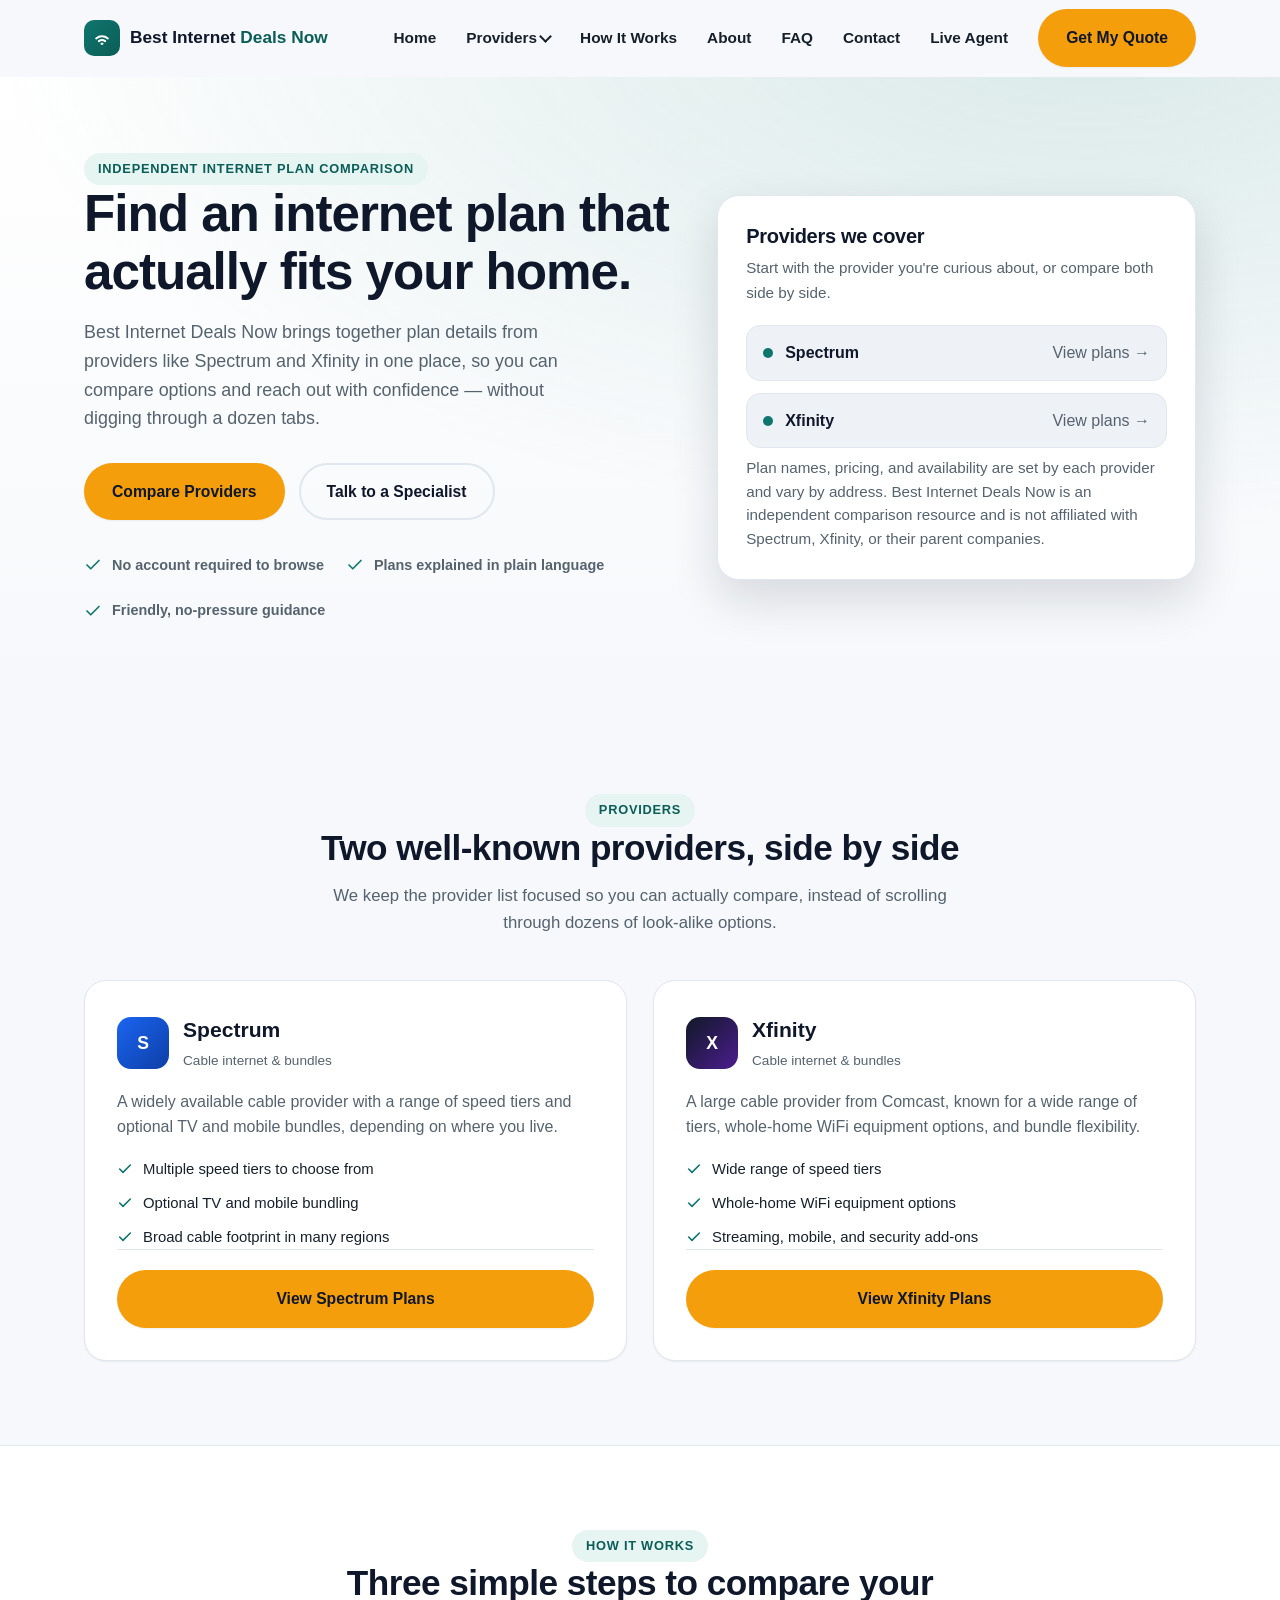
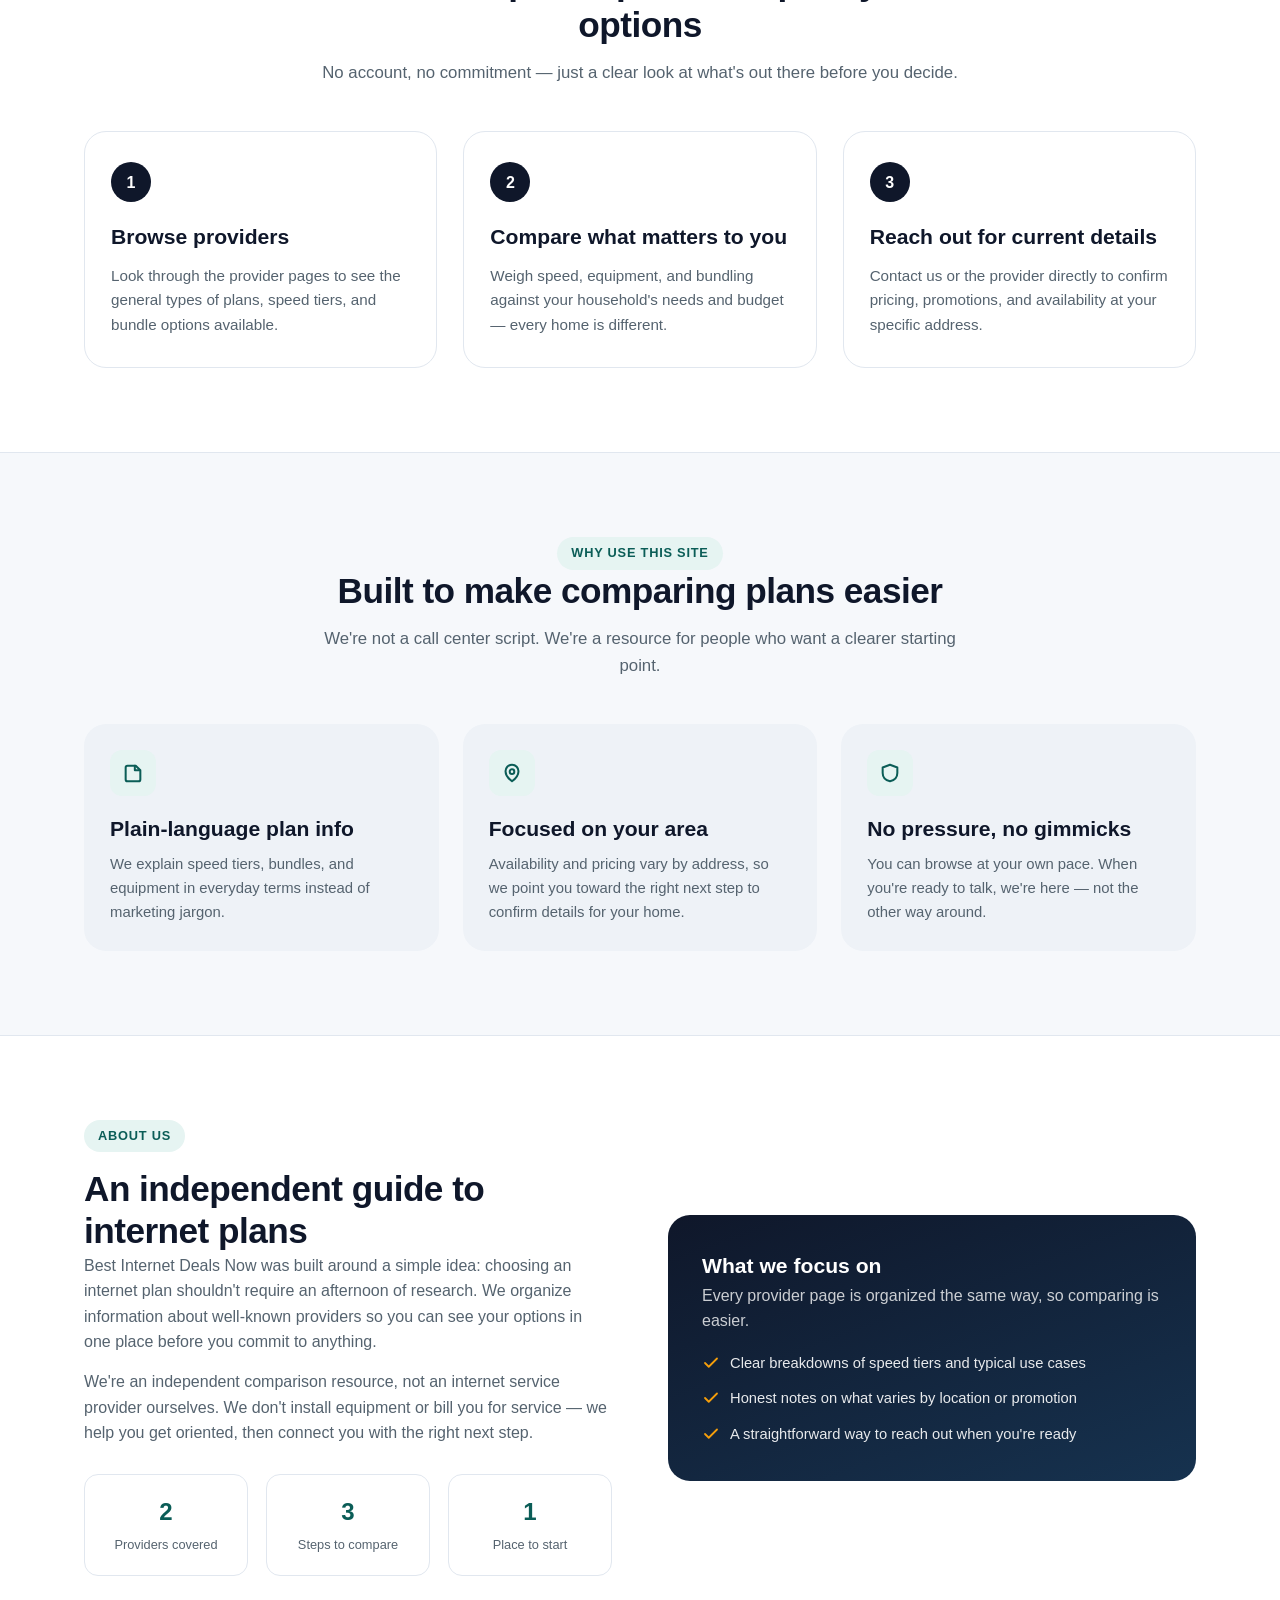
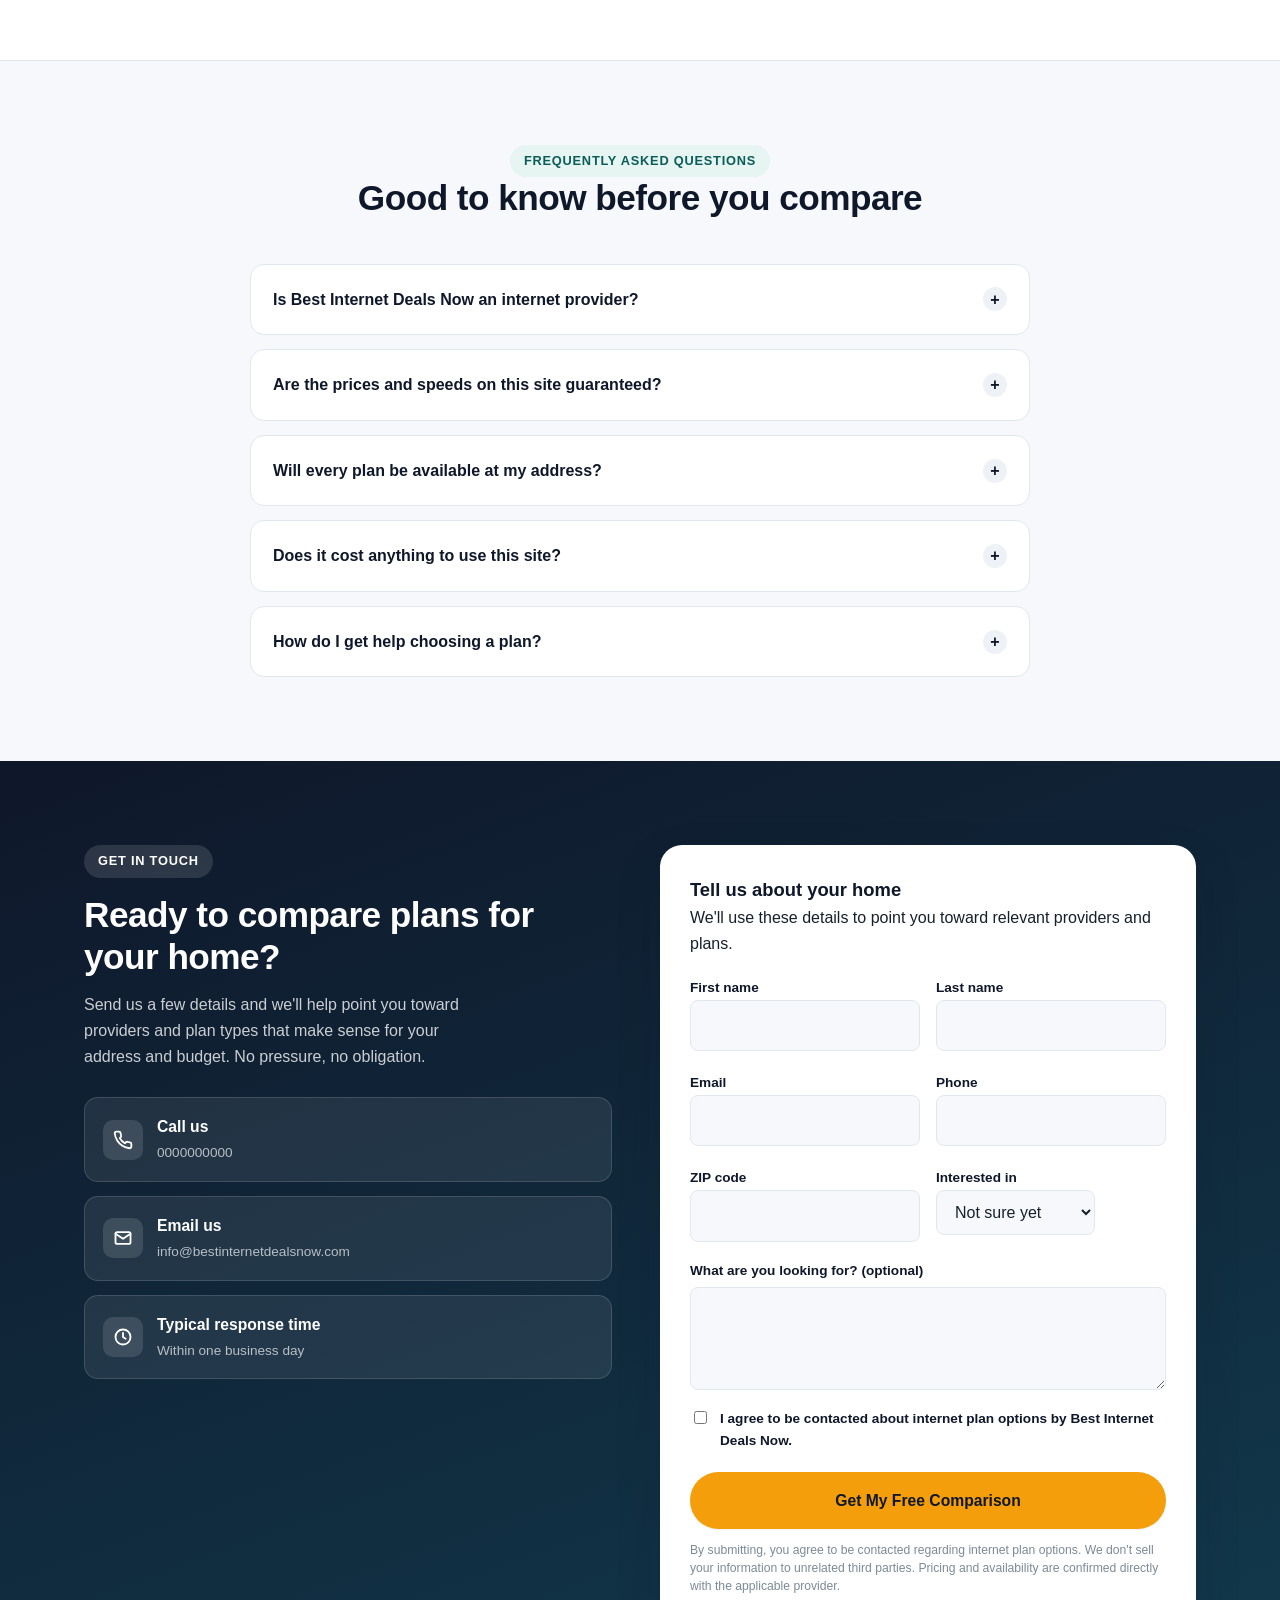
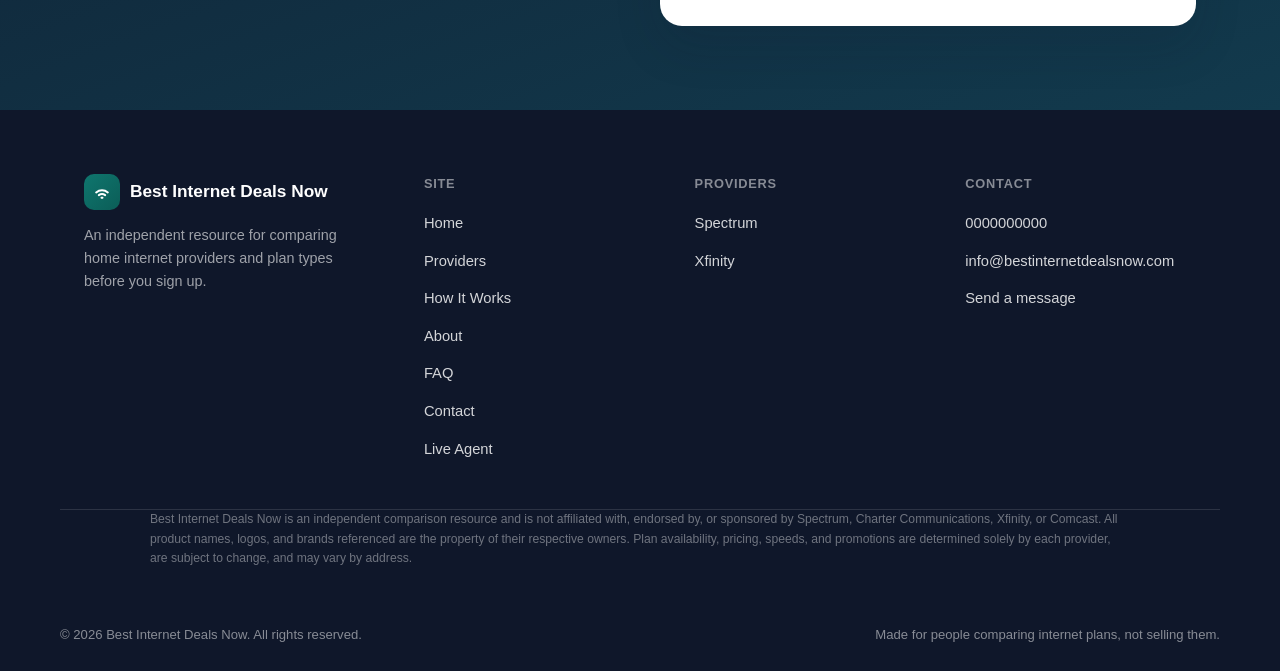
==== index.html @ e7d57ecf "Initial website version" ====
<!DOCTYPE html>
<html lang="en">
<head>
<meta charset="UTF-8" />
<meta name="viewport" content="width=device-width, initial-scale=1.0" />
<title>Best Internet Deals Now | Compare Spectrum &amp; Xfinity Internet Plans</title>
<meta name="description" content="Best Internet Deals Now helps you compare internet plans from providers like Spectrum and Xfinity in your area, so you can find an option that fits your home and budget." />
<link rel="canonical" href="https://www.bestinternetdealsnow.com/" />
<meta name="theme-color" content="#0f766e" />

<meta property="og:type" content="website" />
<meta property="og:title" content="Best Internet Deals Now | Compare Internet Plans" />
<meta property="og:description" content="Compare internet plans from providers like Spectrum and Xfinity, and find an option that fits your home and budget." />
<meta property="og:url" content="https://www.bestinternetdealsnow.com/" />
<meta name="twitter:card" content="summary" />

<link rel="icon" type="image/svg+xml" href="images/favicon.svg" />
<link rel="stylesheet" href="css/styles.css" />
</head>
<body>
<a class="skip-link" href="#main">Skip to main content</a>

<header class="site-header">
  <div class="container header-inner">
    <a href="index.html" class="brand" data-scroll-top>
      <span class="brand-mark" aria-hidden="true">
        <svg width="20" height="20" viewBox="0 0 24 24" fill="none" stroke="currentColor" stroke-width="2.4" stroke-linecap="round" stroke-linejoin="round"><path d="M5 12.5a11 11 0 0 1 14 0"/><path d="M8.2 15.8a6.6 6.6 0 0 1 7.6 0"/><path d="M11.4 19a2.2 2.2 0 0 1 1.2 0"/><circle cx="12" cy="19" r="0.6" fill="currentColor" stroke="none"/></svg>
      </span>
      <span class="brand-name">Best Internet <strong>Deals Now</strong></span>
    </a>

    <button class="nav-toggle" id="nav-toggle" aria-controls="primary-nav" aria-expanded="false" aria-label="Open menu">
      <span class="nav-toggle-icon"></span>
    </button>

    <nav id="primary-nav" class="primary-nav" aria-label="Primary">
      <ul class="nav-links">
        <li><a href="index.html" data-scroll-top>Home</a></li>
        <li class="has-dropdown">
          <a href="index.html#providers">Providers <span class="caret" aria-hidden="true"></span></a>
          <ul class="dropdown">
            <li><a href="spectrum.html">Spectrum</a></li>
            <li><a href="xfinity.html">Xfinity</a></li>
          </ul>
        </li>
        <li><a href="index.html#how-it-works">How It Works</a></li>
        <li><a href="index.html#about">About</a></li>
        <li><a href="index.html#faq">FAQ</a></li>
        <li><a href="index.html#contact">Contact</a></li>
        <li><a href="live-agent.html">Live Agent</a></li>
      </ul>
      <a href="tel:0000000000" class="btn btn-primary nav-cta">Get My Quote</a>
    </nav>
  </div>
</header>

<main id="main">

  <!-- Hero -->
  <section class="hero" id="top">
    <div class="container hero-grid">
      <div class="hero-copy">
        <span class="eyebrow">Independent Internet Plan Comparison</span>
        <h1>Find an internet plan that actually fits your home.</h1>
        <p class="lede">Best Internet Deals Now brings together plan details from providers like Spectrum and Xfinity in one place, so you can compare options and reach out with confidence — without digging through a dozen tabs.</p>
        <div class="hero-actions">
          <a href="index.html#providers" class="btn btn-primary">Compare Providers</a>
          <a href="tel:0000000000" class="btn btn-outline">Talk to a Specialist</a>
        </div>
        <div class="hero-trust">
          <span class="trust-item">
            <svg width="18" height="18" viewBox="0 0 24 24" fill="none" stroke="currentColor" stroke-width="2.2" stroke-linecap="round" stroke-linejoin="round"><path d="M20 6 9 17l-5-5"/></svg>
            No account required to browse
          </span>
          <span class="trust-item">
            <svg width="18" height="18" viewBox="0 0 24 24" fill="none" stroke="currentColor" stroke-width="2.2" stroke-linecap="round" stroke-linejoin="round"><path d="M20 6 9 17l-5-5"/></svg>
            Plans explained in plain language
          </span>
          <span class="trust-item">
            <svg width="18" height="18" viewBox="0 0 24 24" fill="none" stroke="currentColor" stroke-width="2.2" stroke-linecap="round" stroke-linejoin="round"><path d="M20 6 9 17l-5-5"/></svg>
            Friendly, no-pressure guidance
          </span>
        </div>
      </div>

      <aside class="hero-panel" aria-label="Providers preview">
        <h2>Providers we cover</h2>
        <p>Start with the provider you're curious about, or compare both side by side.</p>
        <div class="provider-mini-list">
          <a class="provider-mini" href="spectrum.html">
            <span class="provider-mini-name"><span class="provider-dot" aria-hidden="true"></span>Spectrum</span>
            <span class="text-muted">View plans →</span>
          </a>
          <a class="provider-mini" href="xfinity.html">
            <span class="provider-mini-name"><span class="provider-dot" aria-hidden="true"></span>Xfinity</span>
            <span class="text-muted">View plans →</span>
          </a>
        </div>
        <p class="hero-disclaimer">Plan names, pricing, and availability are set by each provider and vary by address. Best Internet Deals Now is an independent comparison resource and is not affiliated with Spectrum, Xfinity, or their parent companies.</p>
      </aside>
    </div>
  </section>

  <!-- Providers -->
  <section id="providers">
    <div class="container">
      <div class="section-head">
        <span class="eyebrow">Providers</span>
        <h2>Two well-known providers, side by side</h2>
        <p>We keep the provider list focused so you can actually compare, instead of scrolling through dozens of look-alike options.</p>
      </div>

      <div class="providers-grid">
        <article class="provider-card">
          <div class="provider-card-head">
            <span class="provider-badge spectrum" aria-hidden="true">S</span>
            <div>
              <h3>Spectrum</h3>
              <span class="text-muted" style="font-size:0.85rem;">Cable internet &amp; bundles</span>
            </div>
          </div>
          <p>A widely available cable provider with a range of speed tiers and optional TV and mobile bundles, depending on where you live.</p>
          <ul class="provider-points">
            <li><svg width="16" height="16" viewBox="0 0 24 24" fill="none" stroke="currentColor" stroke-width="2.4" stroke-linecap="round" stroke-linejoin="round"><path d="M20 6 9 17l-5-5"/></svg>Multiple speed tiers to choose from</li>
            <li><svg width="16" height="16" viewBox="0 0 24 24" fill="none" stroke="currentColor" stroke-width="2.4" stroke-linecap="round" stroke-linejoin="round"><path d="M20 6 9 17l-5-5"/></svg>Optional TV and mobile bundling</li>
            <li><svg width="16" height="16" viewBox="0 0 24 24" fill="none" stroke="currentColor" stroke-width="2.4" stroke-linecap="round" stroke-linejoin="round"><path d="M20 6 9 17l-5-5"/></svg>Broad cable footprint in many regions</li>
          </ul>
          <div class="provider-card-footer">
            <a href="spectrum.html" class="btn btn-primary">View Spectrum Plans</a>
          </div>
        </article>

        <article class="provider-card">
          <div class="provider-card-head">
            <span class="provider-badge xfinity" aria-hidden="true">X</span>
            <div>
              <h3>Xfinity</h3>
              <span class="text-muted" style="font-size:0.85rem;">Cable internet &amp; bundles</span>
            </div>
          </div>
          <p>A large cable provider from Comcast, known for a wide range of tiers, whole-home WiFi equipment options, and bundle flexibility.</p>
          <ul class="provider-points">
            <li><svg width="16" height="16" viewBox="0 0 24 24" fill="none" stroke="currentColor" stroke-width="2.4" stroke-linecap="round" stroke-linejoin="round"><path d="M20 6 9 17l-5-5"/></svg>Wide range of speed tiers</li>
            <li><svg width="16" height="16" viewBox="0 0 24 24" fill="none" stroke="currentColor" stroke-width="2.4" stroke-linecap="round" stroke-linejoin="round"><path d="M20 6 9 17l-5-5"/></svg>Whole-home WiFi equipment options</li>
            <li><svg width="16" height="16" viewBox="0 0 24 24" fill="none" stroke="currentColor" stroke-width="2.4" stroke-linecap="round" stroke-linejoin="round"><path d="M20 6 9 17l-5-5"/></svg>Streaming, mobile, and security add-ons</li>
          </ul>
          <div class="provider-card-footer">
            <a href="xfinity.html" class="btn btn-primary">View Xfinity Plans</a>
          </div>
        </article>
      </div>
    </div>
  </section>

  <!-- How it works -->
  <section class="alt" id="how-it-works">
    <div class="container">
      <div class="section-head">
        <span class="eyebrow">How It Works</span>
        <h2>Three simple steps to compare your options</h2>
        <p>No account, no commitment — just a clear look at what's out there before you decide.</p>
      </div>

      <div class="steps-grid">
        <div class="step-card">
          <span class="step-number">1</span>
          <h3>Browse providers</h3>
          <p>Look through the provider pages to see the general types of plans, speed tiers, and bundle options available.</p>
        </div>
        <div class="step-card">
          <span class="step-number">2</span>
          <h3>Compare what matters to you</h3>
          <p>Weigh speed, equipment, and bundling against your household's needs and budget — every home is different.</p>
        </div>
        <div class="step-card">
          <span class="step-number">3</span>
          <h3>Reach out for current details</h3>
          <p>Contact us or the provider directly to confirm pricing, promotions, and availability at your specific address.</p>
        </div>
      </div>
    </div>
  </section>

  <!-- Why choose us -->
  <section>
    <div class="container">
      <div class="section-head">
        <span class="eyebrow">Why Use This Site</span>
        <h2>Built to make comparing plans easier</h2>
        <p>We're not a call center script. We're a resource for people who want a clearer starting point.</p>
      </div>

      <div class="feature-grid">
        <div class="feature-card">
          <span class="feature-icon" aria-hidden="true">
            <svg width="22" height="22" viewBox="0 0 24 24" fill="none" stroke="currentColor" stroke-width="2.2" stroke-linecap="round" stroke-linejoin="round"><path d="M4 19V6a2 2 0 0 1 2-2h9l5 5v10a2 2 0 0 1-2 2H6a2 2 0 0 1-2-2Z"/><path d="M14 4v5h5"/></svg>
          </span>
          <h3>Plain-language plan info</h3>
          <p>We explain speed tiers, bundles, and equipment in everyday terms instead of marketing jargon.</p>
        </div>
        <div class="feature-card">
          <span class="feature-icon" aria-hidden="true">
            <svg width="22" height="22" viewBox="0 0 24 24" fill="none" stroke="currentColor" stroke-width="2.2" stroke-linecap="round" stroke-linejoin="round"><path d="M12 21c-4-3-7-6.5-7-10.5A7 7 0 0 1 12 3a7 7 0 0 1 7 7.5c0 4-3 7.5-7 10.5Z"/><circle cx="12" cy="10.5" r="2.5"/></svg>
          </span>
          <h3>Focused on your area</h3>
          <p>Availability and pricing vary by address, so we point you toward the right next step to confirm details for your home.</p>
        </div>
        <div class="feature-card">
          <span class="feature-icon" aria-hidden="true">
            <svg width="22" height="22" viewBox="0 0 24 24" fill="none" stroke="currentColor" stroke-width="2.2" stroke-linecap="round" stroke-linejoin="round"><path d="M12 3 4 6v6c0 4.5 3.2 7.9 8 9 4.8-1.1 8-4.5 8-9V6l-8-3Z"/></svg>
          </span>
          <h3>No pressure, no gimmicks</h3>
          <p>You can browse at your own pace. When you're ready to talk, we're here — not the other way around.</p>
        </div>
      </div>
    </div>
  </section>

  <!-- About -->
  <section class="alt" id="about">
    <div class="container">
      <div class="about-grid">
        <div class="about-copy">
          <span class="eyebrow">About Us</span>
          <h2 style="margin-top:16px;">An independent guide to internet plans</h2>
          <p>Best Internet Deals Now was built around a simple idea: choosing an internet plan shouldn't require an afternoon of research. We organize information about well-known providers so you can see your options in one place before you commit to anything.</p>
          <p>We're an independent comparison resource, not an internet service provider ourselves. We don't install equipment or bill you for service — we help you get oriented, then connect you with the right next step.</p>

          <div class="about-stats">
            <div class="stat-card">
              <strong>2</strong>
              <span>Providers covered</span>
            </div>
            <div class="stat-card">
              <strong>3</strong>
              <span>Steps to compare</span>
            </div>
            <div class="stat-card">
              <strong>1</strong>
              <span>Place to start</span>
            </div>
          </div>
        </div>

        <div class="about-panel">
          <h3>What we focus on</h3>
          <p>Every provider page is organized the same way, so comparing is easier.</p>
          <ul>
            <li>
              <svg width="18" height="18" viewBox="0 0 24 24" fill="none" stroke="currentColor" stroke-width="2.4" stroke-linecap="round" stroke-linejoin="round"><path d="M20 6 9 17l-5-5"/></svg>
              Clear breakdowns of speed tiers and typical use cases
            </li>
            <li>
              <svg width="18" height="18" viewBox="0 0 24 24" fill="none" stroke="currentColor" stroke-width="2.4" stroke-linecap="round" stroke-linejoin="round"><path d="M20 6 9 17l-5-5"/></svg>
              Honest notes on what varies by location or promotion
            </li>
            <li>
              <svg width="18" height="18" viewBox="0 0 24 24" fill="none" stroke="currentColor" stroke-width="2.4" stroke-linecap="round" stroke-linejoin="round"><path d="M20 6 9 17l-5-5"/></svg>
              A straightforward way to reach out when you're ready
            </li>
          </ul>
        </div>
      </div>
    </div>
  </section>

  <!-- FAQ -->
  <section id="faq">
    <div class="container">
      <div class="section-head">
        <span class="eyebrow">Frequently Asked Questions</span>
        <h2>Good to know before you compare</h2>
      </div>

      <div class="faq-list">
        <details class="faq-item">
          <summary>Is Best Internet Deals Now an internet provider?<span class="faq-icon" aria-hidden="true">+</span></summary>
          <div class="faq-answer">No. We're an independent comparison resource. We organize publicly available information about providers like Spectrum and Xfinity to help you understand your options; we don't provide internet service ourselves.</div>
        </details>
        <details class="faq-item">
          <summary>Are the prices and speeds on this site guaranteed?<span class="faq-icon" aria-hidden="true">+</span></summary>
          <div class="faq-answer">No. Pricing, speeds, equipment, and promotions are set by each provider and can vary by address, plan changes, and time. We recommend confirming current details directly with the provider or through our contact form before making a decision.</div>
        </details>
        <details class="faq-item">
          <summary>Will every plan be available at my address?<span class="faq-icon" aria-hidden="true">+</span></summary>
          <div class="faq-answer">Not necessarily. Cable and internet availability depends heavily on your specific location. The provider pages describe general plan types; actual availability at your address should be confirmed directly.</div>
        </details>
        <details class="faq-item">
          <summary>Does it cost anything to use this site?<span class="faq-icon" aria-hidden="true">+</span></summary>
          <div class="faq-answer">Browsing this site is free. If you choose to sign up for service with a provider, any costs would come from that provider's plans and pricing, not from us.</div>
        </details>
        <details class="faq-item">
          <summary>How do I get help choosing a plan?<span class="faq-icon" aria-hidden="true">+</span></summary>
          <div class="faq-answer">Use the contact section below to send us a few details about your household and what you're looking for, or call the number listed there. We'll point you toward a sensible next step.</div>
        </details>
      </div>
    </div>
  </section>

  <!-- Contact / CTA -->
  <section class="contact-section" id="contact">
    <div class="container contact-grid">
      <div class="contact-copy">
        <span class="eyebrow">Get In Touch</span>
        <h2>Ready to compare plans for your home?</h2>
        <p>Send us a few details and we'll help point you toward providers and plan types that make sense for your address and budget. No pressure, no obligation.</p>

        <div class="contact-methods">
          <div class="contact-method">
            <span class="contact-method-icon" aria-hidden="true">
              <svg width="20" height="20" viewBox="0 0 24 24" fill="none" stroke="#fff" stroke-width="2.2" stroke-linecap="round" stroke-linejoin="round"><path d="M22 16.9v3a2 2 0 0 1-2.2 2 19.8 19.8 0 0 1-8.6-3.1 19.5 19.5 0 0 1-6-6 19.8 19.8 0 0 1-3.1-8.6A2 2 0 0 1 4.1 2h3a2 2 0 0 1 2 1.7c.1.9.3 1.8.6 2.7a2 2 0 0 1-.4 2.1L8.1 9.7a16 16 0 0 0 6.2 6.2l1.2-1.2a2 2 0 0 1 2.1-.4c.9.3 1.8.5 2.7.6a2 2 0 0 1 1.7 2Z"/></svg>
            </span>
            <div>
              <strong>Call us</strong>
              <span><a href="tel:0000000000" style="color:inherit;">0000000000</a></span>
            </div>
          </div>
          <div class="contact-method">
            <span class="contact-method-icon" aria-hidden="true">
              <svg width="20" height="20" viewBox="0 0 24 24" fill="none" stroke="#fff" stroke-width="2.2" stroke-linecap="round" stroke-linejoin="round"><rect x="3" y="5" width="18" height="14" rx="2"/><path d="m3 7 9 6 9-6"/></svg>
            </span>
            <div>
              <strong>Email us</strong>
              <span><a href="mailto:info@bestinternetdealsnow.com" style="color:inherit;">info@bestinternetdealsnow.com</a></span>
            </div>
          </div>
          <div class="contact-method">
            <span class="contact-method-icon" aria-hidden="true">
              <svg width="20" height="20" viewBox="0 0 24 24" fill="none" stroke="#fff" stroke-width="2.2" stroke-linecap="round" stroke-linejoin="round"><circle cx="12" cy="12" r="9"/><path d="M12 7v5l3.2 2"/></svg>
            </span>
            <div>
              <strong>Typical response time</strong>
              <span>Within one business day</span>
            </div>
          </div>
        </div>
      </div>

      <div class="contact-form">
        <form id="contact-form" novalidate>
          <h3>Tell us about your home</h3>
          <p>We'll use these details to point you toward relevant providers and plans.</p>

          <div class="form-row form-row-split">
            <div>
              <label for="first-name">First name</label>
              <input type="text" id="first-name" name="first-name" autocomplete="given-name" required />
            </div>
            <div>
              <label for="last-name">Last name</label>
              <input type="text" id="last-name" name="last-name" autocomplete="family-name" required />
            </div>
          </div>

          <div class="form-row form-row-split">
            <div>
              <label for="email">Email</label>
              <input type="email" id="email" name="email" autocomplete="email" required />
            </div>
            <div>
              <label for="phone">Phone</label>
              <input type="tel" id="phone" name="phone" autocomplete="tel" />
            </div>
          </div>

          <div class="form-row form-row-split">
            <div>
              <label for="zip">ZIP code</label>
              <input type="text" id="zip" name="zip" inputmode="numeric" pattern="[0-9]{5}" maxlength="5" required />
            </div>
            <div>
              <label for="provider">Interested in</label>
              <select id="provider" name="provider">
                <option value="not-sure">Not sure yet</option>
                <option value="spectrum">Spectrum</option>
                <option value="xfinity">Xfinity</option>
                <option value="both">Both / compare</option>
              </select>
            </div>
          </div>

          <div class="form-row">
            <label for="message">What are you looking for? (optional)</label>
            <textarea id="message" name="message" rows="3"></textarea>
          </div>

          <div class="form-row">
            <label class="form-consent">
              <input type="checkbox" required />
              <span>I agree to be contacted about internet plan options by Best Internet Deals Now.</span>
            </label>
          </div>

          <button type="submit" class="btn btn-primary btn-block">Get My Free Comparison</button>
          <p class="form-note">By submitting, you agree to be contacted regarding internet plan options. We don't sell your information to unrelated third parties. Pricing and availability are confirmed directly with the applicable provider.</p>
        </form>

        <div class="form-success" role="status">
          <svg width="40" height="40" viewBox="0 0 24 24" fill="none" stroke="currentColor" stroke-width="2" stroke-linecap="round" stroke-linejoin="round"><circle cx="12" cy="12" r="9"/><path d="m8 12 3 3 5-6"/></svg>
          <h3>Thanks — we've got your details.</h3>
          <p>A member of our team will follow up within one business day to go over options for your address.</p>
        </div>
      </div>
    </div>
  </section>

</main>

<footer class="site-footer">
  <div class="container footer-grid">
    <div class="footer-brand">
      <a href="index.html" class="brand" data-scroll-top>
        <span class="brand-mark" aria-hidden="true">
          <svg width="20" height="20" viewBox="0 0 24 24" fill="none" stroke="currentColor" stroke-width="2.4" stroke-linecap="round" stroke-linejoin="round"><path d="M5 12.5a11 11 0 0 1 14 0"/><path d="M8.2 15.8a6.6 6.6 0 0 1 7.6 0"/><path d="M11.4 19a2.2 2.2 0 0 1 1.2 0"/><circle cx="12" cy="19" r="0.6" fill="currentColor" stroke="none"/></svg>
        </span>
        <span>Best Internet Deals Now</span>
      </a>
      <p>An independent resource for comparing home internet providers and plan types before you sign up.</p>
    </div>

    <nav class="footer-col" aria-label="Site">
      <h4>Site</h4>
      <ul>
        <li><a href="index.html" data-scroll-top>Home</a></li>
        <li><a href="index.html#providers">Providers</a></li>
        <li><a href="index.html#how-it-works">How It Works</a></li>
        <li><a href="index.html#about">About</a></li>
        <li><a href="index.html#faq">FAQ</a></li>
        <li><a href="index.html#contact">Contact</a></li>
        <li><a href="live-agent.html">Live Agent</a></li>
      </ul>
    </nav>

    <nav class="footer-col" aria-label="Providers">
      <h4>Providers</h4>
      <ul>
        <li><a href="spectrum.html">Spectrum</a></li>
        <li><a href="xfinity.html">Xfinity</a></li>
      </ul>
    </nav>

    <nav class="footer-col" aria-label="Contact">
      <h4>Contact</h4>
      <ul>
        <li><a href="tel:0000000000">0000000000</a></li>
        <li><a href="mailto:info@bestinternetdealsnow.com">info@bestinternetdealsnow.com</a></li>
        <li><a href="index.html#contact">Send a message</a></li>
      </ul>
    </nav>
  </div>

  <p class="container footer-legal">Best Internet Deals Now is an independent comparison resource and is not affiliated with, endorsed by, or sponsored by Spectrum, Charter Communications, Xfinity, or Comcast. All product names, logos, and brands referenced are the property of their respective owners. Plan availability, pricing, speeds, and promotions are determined solely by each provider, are subject to change, and may vary by address.</p>

  <div class="container footer-bottom">
    <span>© <span id="year"></span> Best Internet Deals Now. All rights reserved.</span>
    <span>Made for people comparing internet plans, not selling them.</span>
  </div>
</footer>

<div class="mobile-call-bar">
  <svg width="18" height="18" viewBox="0 0 24 24" fill="none" stroke="currentColor" stroke-width="2.2" stroke-linecap="round" stroke-linejoin="round"><path d="M22 16.9v3a2 2 0 0 1-2.2 2 19.8 19.8 0 0 1-8.6-3.1 19.5 19.5 0 0 1-6-6 19.8 19.8 0 0 1-3.1-8.6A2 2 0 0 1 4.1 2h3a2 2 0 0 1 2 1.7c.1.9.3 1.8.6 2.7a2 2 0 0 1-.4 2.1L8.1 9.7a16 16 0 0 0 6.2 6.2l1.2-1.2a2 2 0 0 1 2.1-.4c.9.3 1.8.5 2.7.6a2 2 0 0 1 1.7 2Z"/></svg>
  <a href="tel:0000000000" style="color:inherit;">Call 0000000000</a>
</div>

<script src="js/main.js"></script>
</body>
</html>
---- css/styles.css ----
/* ==========================================================================
   Best Internet Deals Now — Design System & Site Styles
   ========================================================================== */

:root {
  --color-bg: #f6f8fb;
  --color-surface: #ffffff;
  --color-surface-alt: #eef2f7;
  --color-border: #e1e7ef;

  --color-text: #16202b;
  --color-text-muted: #55636f;
  --color-text-faint: #7c8a97;

  --color-primary: #0f766e;
  --color-primary-dark: #0b5d57;
  --color-primary-light: #e6f4f2;

  --color-accent: #f59e0b;
  --color-accent-dark: #c97c05;

  --color-navy: #0f172a;

  --color-success: #15803d;

  --radius-sm: 8px;
  --radius-md: 14px;
  --radius-lg: 22px;

  --shadow-sm: 0 1px 2px rgba(15, 23, 42, 0.06);
  --shadow-md: 0 8px 24px rgba(15, 23, 42, 0.08);
  --shadow-lg: 0 20px 48px rgba(15, 23, 42, 0.14);

  --header-height: 76px;

  --container-width: 1160px;

  --font-sans: -apple-system, BlinkMacSystemFont, "Segoe UI", Roboto, "Helvetica Neue", Arial, sans-serif;
}

/* ---------- Reset ---------- */
*,
*::before,
*::after {
  box-sizing: border-box;
}

html {
  scroll-behavior: smooth;
}

body {
  margin: 0;
  font-family: var(--font-sans);
  color: var(--color-text);
  background: var(--color-bg);
  line-height: 1.6;
  -webkit-font-smoothing: antialiased;
  text-rendering: optimizeLegibility;
}

img,
svg {
  display: block;
  max-width: 100%;
}

a {
  color: inherit;
  text-decoration: none;
}

ul {
  list-style: none;
  margin: 0;
  padding: 0;
}

h1,
h2,
h3,
h4,
p {
  margin: 0;
}

button {
  font: inherit;
  color: inherit;
  background: none;
  border: 0;
  cursor: pointer;
}

input,
textarea,
select {
  font: inherit;
}

:focus-visible {
  outline: 3px solid var(--color-accent);
  outline-offset: 2px;
}

.container {
  width: 100%;
  max-width: var(--container-width);
  margin: 0 auto;
  padding: 0 24px;
}

.skip-link {
  position: absolute;
  left: 16px;
  top: -60px;
  background: var(--color-navy);
  color: #fff;
  padding: 10px 18px;
  border-radius: var(--radius-sm);
  z-index: 1000;
  transition: top 0.2s ease;
}

.skip-link:focus {
  top: 16px;
}

/* ---------- Typography ---------- */
h1 {
  font-size: clamp(2.1rem, 1.6rem + 2vw, 3.4rem);
  font-weight: 800;
  line-height: 1.12;
  letter-spacing: -0.02em;
  color: var(--color-navy);
}

h2 {
  font-size: clamp(1.6rem, 1.4rem + 1vw, 2.3rem);
  font-weight: 800;
  line-height: 1.2;
  letter-spacing: -0.015em;
  color: var(--color-navy);
}

h3 {
  font-size: clamp(1.1rem, 1rem + 0.4vw, 1.35rem);
  font-weight: 700;
  color: var(--color-navy);
}

.eyebrow {
  display: inline-flex;
  align-items: center;
  gap: 8px;
  font-size: 0.8rem;
  font-weight: 700;
  letter-spacing: 0.06em;
  text-transform: uppercase;
  color: var(--color-primary-dark);
  background: var(--color-primary-light);
  padding: 6px 14px;
  border-radius: 999px;
}

.section-head {
  max-width: 640px;
  margin: 0 auto 44px;
  text-align: center;
}

.section-head p {
  margin-top: 14px;
  color: var(--color-text-muted);
  font-size: 1.05rem;
}

.text-muted {
  color: var(--color-text-muted);
}

/* ---------- Buttons ---------- */
.btn {
  display: inline-flex;
  align-items: center;
  justify-content: center;
  gap: 8px;
  padding: 14px 26px;
  border-radius: 999px;
  font-weight: 700;
  font-size: 0.98rem;
  transition: transform 0.15s ease, box-shadow 0.15s ease, background 0.15s ease, color 0.15s ease;
  white-space: nowrap;
  border: 2px solid transparent;
}

.btn-primary {
  background: var(--color-accent);
  color: var(--color-navy);
  box-shadow: var(--shadow-sm);
}

.btn-primary:hover {
  background: var(--color-accent-dark);
  transform: translateY(-1px);
  box-shadow: var(--shadow-md);
}

.btn-outline {
  background: transparent;
  border-color: var(--color-border);
  color: var(--color-navy);
}

.btn-outline:hover {
  border-color: var(--color-primary);
  color: var(--color-primary-dark);
}

.btn-ghost-light {
  background: rgba(255, 255, 255, 0.12);
  border-color: rgba(255, 255, 255, 0.4);
  color: #fff;
}

.btn-ghost-light:hover {
  background: rgba(255, 255, 255, 0.22);
}

.btn-block {
  width: 100%;
}

.btn-sm {
  padding: 10px 18px;
  font-size: 0.88rem;
}

.btn-lg {
  padding: 22px 44px;
  font-size: 1.25rem;
  border-radius: var(--radius-md);
}

/* ---------- Live Agent page ---------- */
.live-agent-hero {
  padding: 96px 0 110px;
  text-align: center;
  background: radial-gradient(1100px 520px at 50% -10%, rgba(15, 118, 110, 0.16), transparent),
    linear-gradient(180deg, #ffffff 0%, var(--color-bg) 100%);
}

.live-agent-hero .eyebrow {
  margin: 0 auto;
}

.live-agent-hero h1 {
  margin-top: 18px;
}

.live-agent-hero .lede {
  margin: 18px auto 0;
  max-width: 56ch;
  font-size: 1.1rem;
  color: var(--color-text-muted);
}

.live-agent-call {
  margin-top: 40px;
  display: flex;
  flex-direction: column;
  align-items: center;
  gap: 16px;
}

.live-agent-number {
  font-size: 1.1rem;
  font-weight: 700;
  color: var(--color-text-muted);
}

.live-agent-note {
  margin-top: 28px;
  font-size: 0.85rem;
  color: var(--color-text-faint);
  max-width: 46ch;
  margin-left: auto;
  margin-right: auto;
}

/* ---------- Header ---------- */
.site-header {
  position: sticky;
  top: 0;
  z-index: 500;
  background: rgba(246, 248, 251, 0.92);
  backdrop-filter: saturate(180%) blur(10px);
  border-bottom: 1px solid transparent;
  transition: border-color 0.2s ease, box-shadow 0.2s ease;
}

.site-header.is-scrolled {
  border-bottom-color: var(--color-border);
  box-shadow: var(--shadow-sm);
}

.header-inner {
  display: flex;
  align-items: center;
  justify-content: space-between;
  height: var(--header-height);
  gap: 20px;
}

.brand {
  display: flex;
  align-items: center;
  gap: 10px;
  font-weight: 800;
  font-size: 1.08rem;
  color: var(--color-navy);
  flex-shrink: 0;
}

.brand-mark {
  width: 36px;
  height: 36px;
  border-radius: 10px;
  background: linear-gradient(135deg, var(--color-primary), var(--color-primary-dark));
  display: flex;
  align-items: center;
  justify-content: center;
  color: #fff;
  flex-shrink: 0;
}

.brand-name strong {
  color: var(--color-primary-dark);
}

.nav-toggle {
  display: none;
  width: 44px;
  height: 44px;
  align-items: center;
  justify-content: center;
  border-radius: var(--radius-sm);
  flex-shrink: 0;
}

.nav-toggle:hover {
  background: var(--color-surface-alt);
}

.nav-toggle-icon,
.nav-toggle-icon::before,
.nav-toggle-icon::after {
  display: block;
  width: 22px;
  height: 2px;
  background: var(--color-navy);
  border-radius: 2px;
  position: relative;
  transition: transform 0.2s ease, opacity 0.2s ease;
}

.nav-toggle-icon::before {
  content: "";
  position: absolute;
  top: -7px;
}

.nav-toggle-icon::after {
  content: "";
  position: absolute;
  top: 7px;
}

.nav-toggle[aria-expanded="true"] .nav-toggle-icon {
  background: transparent;
}

.nav-toggle[aria-expanded="true"] .nav-toggle-icon::before {
  top: 0;
  transform: rotate(45deg);
}

.nav-toggle[aria-expanded="true"] .nav-toggle-icon::after {
  top: 0;
  transform: rotate(-45deg);
}

.primary-nav {
  display: flex;
  align-items: center;
  gap: 28px;
  flex: 1;
  justify-content: flex-end;
}

.nav-links {
  display: flex;
  align-items: center;
  gap: 26px;
}

.nav-links > li {
  position: relative;
}

.nav-links > li > a {
  display: inline-flex;
  align-items: center;
  gap: 4px;
  font-weight: 600;
  font-size: 0.96rem;
  color: var(--color-text);
  padding: 10px 2px;
}

.nav-links > li > a:hover {
  color: var(--color-primary-dark);
}

.caret {
  width: 9px;
  height: 9px;
  border-right: 2px solid currentColor;
  border-bottom: 2px solid currentColor;
  transform: rotate(45deg);
  margin-top: -3px;
  transition: transform 0.15s ease;
}

.has-dropdown {
  display: flex;
  align-items: center;
}

.dropdown {
  position: absolute;
  top: calc(100% + 10px);
  left: 0;
  min-width: 200px;
  background: var(--color-surface);
  border: 1px solid var(--color-border);
  border-radius: var(--radius-md);
  box-shadow: var(--shadow-lg);
  padding: 8px;
  opacity: 0;
  visibility: hidden;
  transform: translateY(6px);
  transition: opacity 0.15s ease, transform 0.15s ease, visibility 0.15s;
}

.has-dropdown:hover .dropdown,
.has-dropdown:focus-within .dropdown {
  opacity: 1;
  visibility: visible;
  transform: translateY(0);
}

.has-dropdown:hover .caret,
.has-dropdown:focus-within .caret {
  transform: rotate(225deg);
}

.dropdown a {
  display: block;
  padding: 10px 12px;
  border-radius: var(--radius-sm);
  font-weight: 600;
  font-size: 0.93rem;
  color: var(--color-text);
}

.dropdown a:hover {
  background: var(--color-primary-light);
  color: var(--color-primary-dark);
}

.nav-cta {
  flex-shrink: 0;
}

/* ---------- Hero ---------- */
.hero {
  position: relative;
  overflow: hidden;
  background: radial-gradient(1100px 520px at 85% -10%, rgba(15, 118, 110, 0.16), transparent),
    linear-gradient(180deg, #ffffff 0%, var(--color-bg) 100%);
  padding: 76px 0 88px;
}

.hero-grid {
  display: grid;
  grid-template-columns: 1.1fr 0.9fr;
  gap: 48px;
  align-items: center;
}

.hero-copy p.lede {
  margin-top: 18px;
  font-size: 1.12rem;
  color: var(--color-text-muted);
  max-width: 52ch;
}

.hero-actions {
  display: flex;
  flex-wrap: wrap;
  gap: 14px;
  margin-top: 30px;
}

.hero-trust {
  display: flex;
  flex-wrap: wrap;
  gap: 22px;
  margin-top: 34px;
}

.trust-item {
  display: flex;
  align-items: center;
  gap: 10px;
  font-size: 0.9rem;
  font-weight: 600;
  color: var(--color-text-muted);
}

.trust-item svg {
  color: var(--color-primary);
  flex-shrink: 0;
}

.hero-panel {
  background: var(--color-surface);
  border: 1px solid var(--color-border);
  border-radius: var(--radius-lg);
  box-shadow: var(--shadow-lg);
  padding: 28px;
}

.hero-panel h2 {
  font-size: 1.25rem;
}

.hero-panel > p {
  margin-top: 8px;
  color: var(--color-text-muted);
  font-size: 0.95rem;
}

.provider-mini-list {
  margin-top: 20px;
  display: grid;
  gap: 12px;
}

.provider-mini {
  display: flex;
  align-items: center;
  justify-content: space-between;
  gap: 12px;
  padding: 14px 16px;
  border: 1px solid var(--color-border);
  border-radius: var(--radius-md);
  background: var(--color-surface-alt);
}

.provider-mini-name {
  display: flex;
  align-items: center;
  gap: 12px;
  font-weight: 700;
  color: var(--color-navy);
}

.provider-dot {
  width: 10px;
  height: 10px;
  border-radius: 50%;
  background: var(--color-primary);
  flex-shrink: 0;
}

.hero-disclaimer {
  margin-top: 18px;
  font-size: 0.78rem;
  color: var(--color-text-faint);
  line-height: 1.55;
}

/* ---------- Generic section ---------- */
section {
  padding: 84px 0;
}

section.alt {
  background: var(--color-surface);
  border-top: 1px solid var(--color-border);
  border-bottom: 1px solid var(--color-border);
}

/* ---------- Providers ---------- */
.providers-grid {
  display: grid;
  grid-template-columns: repeat(2, 1fr);
  gap: 26px;
}

.provider-card {
  background: var(--color-surface);
  border: 1px solid var(--color-border);
  border-radius: var(--radius-lg);
  padding: 32px;
  box-shadow: var(--shadow-sm);
  transition: box-shadow 0.2s ease, transform 0.2s ease;
  display: flex;
  flex-direction: column;
  height: 100%;
}

.provider-card:hover {
  box-shadow: var(--shadow-md);
  transform: translateY(-3px);
}

.provider-card-head {
  display: flex;
  align-items: center;
  gap: 14px;
}

.provider-badge {
  width: 52px;
  height: 52px;
  border-radius: 14px;
  display: flex;
  align-items: center;
  justify-content: center;
  font-weight: 800;
  font-size: 1.1rem;
  color: #fff;
  flex-shrink: 0;
}

.provider-badge.spectrum {
  background: linear-gradient(135deg, #1b64f2, #0d3fa6);
}

.provider-badge.xfinity {
  background: linear-gradient(135deg, #111827, #4b1d8f);
}

.provider-card p {
  margin-top: 16px;
  color: var(--color-text-muted);
}

.provider-points {
  margin-top: 18px;
  display: grid;
  gap: 10px;
}

.provider-points li {
  display: flex;
  gap: 10px;
  font-size: 0.93rem;
  color: var(--color-text);
}

.provider-points svg {
  color: var(--color-primary);
  flex-shrink: 0;
  margin-top: 3px;
}

.provider-card-footer {
  margin-top: 24px;
  padding-top: 20px;
  border-top: 1px solid var(--color-border);
  display: flex;
  align-items: center;
  justify-content: space-between;
  gap: 12px;
  margin-top: auto;
}

.provider-card-footer .btn {
  width: 100%;
}

/* ---------- Steps ---------- */
.steps-grid {
  display: grid;
  grid-template-columns: repeat(3, 1fr);
  gap: 26px;
}

.step-card {
  position: relative;
  background: var(--color-surface);
  border: 1px solid var(--color-border);
  border-radius: var(--radius-lg);
  padding: 30px 26px;
}

.step-number {
  width: 40px;
  height: 40px;
  border-radius: 50%;
  background: var(--color-navy);
  color: #fff;
  display: flex;
  align-items: center;
  justify-content: center;
  font-weight: 800;
  margin-bottom: 18px;
}

.step-card p {
  margin-top: 10px;
  color: var(--color-text-muted);
  font-size: 0.95rem;
}

/* ---------- Feature grid (why choose us / value props) ---------- */
.feature-grid {
  display: grid;
  grid-template-columns: repeat(3, 1fr);
  gap: 24px;
}

.feature-card {
  padding: 26px;
  border-radius: var(--radius-lg);
  background: var(--color-surface-alt);
}

.feature-icon {
  width: 46px;
  height: 46px;
  border-radius: 12px;
  background: var(--color-primary-light);
  color: var(--color-primary-dark);
  display: flex;
  align-items: center;
  justify-content: center;
  margin-bottom: 16px;
}

.feature-card p {
  margin-top: 8px;
  color: var(--color-text-muted);
  font-size: 0.93rem;
}

/* ---------- About ---------- */
.about-grid {
  display: grid;
  grid-template-columns: 1fr 1fr;
  gap: 56px;
  align-items: center;
}

.about-grid p + p {
  margin-top: 14px;
}

.about-grid p {
  color: var(--color-text-muted);
}

.about-stats {
  margin-top: 28px;
  display: grid;
  grid-template-columns: repeat(3, 1fr);
  gap: 18px;
}

.stat-card {
  background: var(--color-surface);
  border: 1px solid var(--color-border);
  border-radius: var(--radius-md);
  padding: 18px;
  text-align: center;
}

.stat-card strong {
  display: block;
  font-size: 1.5rem;
  font-weight: 800;
  color: var(--color-primary-dark);
}

.stat-card span {
  font-size: 0.8rem;
  color: var(--color-text-muted);
}

.about-panel {
  background: linear-gradient(160deg, var(--color-navy), #16324f);
  color: #fff;
  border-radius: var(--radius-lg);
  padding: 34px;
}

.about-panel h3 {
  color: #fff;
}

.about-panel p {
  color: rgba(255, 255, 255, 0.78) !important;
}

.about-panel ul {
  margin-top: 18px;
  display: grid;
  gap: 12px;
}

.about-panel li {
  display: flex;
  gap: 10px;
  font-size: 0.92rem;
  color: rgba(255, 255, 255, 0.9);
}

.about-panel svg {
  color: var(--color-accent);
  flex-shrink: 0;
  margin-top: 2px;
}

/* ---------- FAQ ---------- */
.faq-list {
  max-width: 780px;
  margin: 0 auto;
  display: grid;
  gap: 14px;
}

.faq-item {
  background: var(--color-surface);
  border: 1px solid var(--color-border);
  border-radius: var(--radius-md);
  padding: 4px 22px;
}

.faq-item summary {
  cursor: pointer;
  list-style: none;
  padding: 18px 0;
  font-weight: 700;
  color: var(--color-navy);
  display: flex;
  align-items: center;
  justify-content: space-between;
  gap: 16px;
}

.faq-item summary::-webkit-details-marker {
  display: none;
}

.faq-item summary .faq-icon {
  flex-shrink: 0;
  width: 24px;
  height: 24px;
  border-radius: 50%;
  background: var(--color-surface-alt);
  display: flex;
  align-items: center;
  justify-content: center;
  transition: transform 0.2s ease, background 0.2s ease;
}

.faq-item[open] summary .faq-icon {
  transform: rotate(45deg);
  background: var(--color-primary-light);
}

.faq-item .faq-answer {
  padding: 0 0 20px;
  color: var(--color-text-muted);
  font-size: 0.96rem;
}

/* ---------- Contact / CTA ---------- */
.contact-section {
  background: linear-gradient(160deg, var(--color-navy), #123a4d);
  color: #fff;
}

.contact-grid {
  display: grid;
  grid-template-columns: 1fr 1fr;
  gap: 48px;
  align-items: start;
}

.contact-copy .eyebrow {
  background: rgba(255, 255, 255, 0.12);
  color: #fff;
}

.contact-copy h2 {
  color: #fff;
  margin-top: 16px;
}

.contact-copy p {
  color: rgba(255, 255, 255, 0.78);
  margin-top: 14px;
  max-width: 46ch;
}

.contact-methods {
  margin-top: 28px;
  display: grid;
  gap: 14px;
}

.contact-method {
  display: flex;
  align-items: center;
  gap: 14px;
  padding: 16px 18px;
  background: rgba(255, 255, 255, 0.08);
  border: 1px solid rgba(255, 255, 255, 0.14);
  border-radius: var(--radius-md);
}

.contact-method-icon {
  width: 40px;
  height: 40px;
  border-radius: 10px;
  background: rgba(255, 255, 255, 0.12);
  display: flex;
  align-items: center;
  justify-content: center;
  flex-shrink: 0;
}

.contact-method strong {
  display: block;
  font-size: 0.98rem;
}

.contact-method span {
  font-size: 0.85rem;
  color: rgba(255, 255, 255, 0.68);
}

.contact-form {
  background: #fff;
  color: var(--color-text);
  border-radius: var(--radius-lg);
  padding: 30px;
  box-shadow: var(--shadow-lg);
}

.contact-form h3 {
  font-size: 1.15rem;
}

.contact-form > p {
  margin-top: 6px;
  color: var(--color-text-muted);
  font-size: 0.9rem;
}

.form-row {
  margin-top: 18px;
  display: grid;
  gap: 6px;
}

.form-row-split {
  display: grid;
  grid-template-columns: 1fr 1fr;
  gap: 16px;
}

.form-row label {
  font-size: 0.85rem;
  font-weight: 700;
  color: var(--color-navy);
}

.form-row input,
.form-row select,
.form-row textarea {
  padding: 12px 14px;
  border-radius: var(--radius-sm);
  border: 1.5px solid var(--color-border);
  background: var(--color-bg);
  color: var(--color-text);
}

.form-row input:focus,
.form-row select:focus,
.form-row textarea:focus {
  border-color: var(--color-primary);
  background: #fff;
}

.form-consent {
  display: flex;
  gap: 10px;
  align-items: flex-start;
  font-size: 0.8rem;
  color: var(--color-text-muted);
}

.form-consent input {
  margin-top: 3px;
}

.contact-form button[type="submit"] {
  margin-top: 20px;
}

.form-note {
  margin-top: 12px;
  font-size: 0.76rem;
  color: var(--color-text-faint);
  line-height: 1.5;
}

.form-success {
  display: none;
  text-align: center;
  padding: 20px 0;
}

.form-success.is-visible {
  display: block;
}

.form-success svg {
  margin: 0 auto 14px;
  color: var(--color-success);
}

.form-success h3 {
  font-size: 1.1rem;
}

.form-success p {
  margin-top: 8px;
  color: var(--color-text-muted);
  font-size: 0.92rem;
}

.contact-form.is-submitted form {
  display: none;
}

/* ---------- Page hero (provider pages) ---------- */
.page-hero {
  padding: 56px 0 64px;
  background: linear-gradient(180deg, #ffffff 0%, var(--color-bg) 100%);
  border-bottom: 1px solid var(--color-border);
}

.breadcrumbs {
  display: flex;
  align-items: center;
  gap: 8px;
  font-size: 0.85rem;
  color: var(--color-text-muted);
  margin-bottom: 20px;
}

.breadcrumbs a {
  font-weight: 600;
  color: var(--color-primary-dark);
}

.page-hero-grid {
  display: grid;
  grid-template-columns: auto 1fr;
  gap: 24px;
  align-items: center;
}

.page-hero-copy p.lede {
  margin-top: 14px;
  color: var(--color-text-muted);
  font-size: 1.05rem;
  max-width: 60ch;
}

.page-hero-actions {
  display: flex;
  flex-wrap: wrap;
  gap: 14px;
  margin-top: 26px;
}

/* ---------- Plan tiers ---------- */
.tier-grid {
  display: grid;
  grid-template-columns: repeat(3, 1fr);
  gap: 24px;
}

.tier-card {
  background: var(--color-surface);
  border: 1px solid var(--color-border);
  border-radius: var(--radius-lg);
  padding: 28px;
  display: flex;
  flex-direction: column;
}

.tier-card.is-popular {
  border-color: var(--color-primary);
  box-shadow: var(--shadow-md);
  position: relative;
}

.tier-tag {
  position: absolute;
  top: -13px;
  left: 26px;
  background: var(--color-primary);
  color: #fff;
  font-size: 0.72rem;
  font-weight: 700;
  padding: 5px 12px;
  border-radius: 999px;
  letter-spacing: 0.03em;
}

.tier-card h3 {
  font-size: 1.05rem;
}

.tier-card .tier-desc {
  margin-top: 6px;
  font-size: 0.88rem;
  color: var(--color-text-muted);
}

.tier-price {
  margin-top: 16px;
  display: flex;
  align-items: baseline;
  gap: 5px;
}

.tier-price strong {
  font-size: 1.9rem;
  font-weight: 800;
  color: var(--color-navy);
}

.tier-price span {
  font-size: 0.85rem;
  color: var(--color-text-muted);
}

.tier-price-note {
  margin-top: 4px;
  font-size: 0.78rem;
  color: var(--color-text-faint);
}

.tier-points {
  margin-top: 18px;
  display: grid;
  gap: 10px;
  flex: 1;
}

.tier-points li {
  display: flex;
  gap: 10px;
  font-size: 0.9rem;
}

.tier-points svg {
  color: var(--color-primary);
  flex-shrink: 0;
  margin-top: 3px;
}

.tier-card .btn {
  margin-top: 22px;
}

/* ---------- Info blocks (bundles / equipment) ---------- */
.info-split {
  display: grid;
  grid-template-columns: 1fr 1fr;
  gap: 26px;
}

.info-card {
  background: var(--color-surface);
  border: 1px solid var(--color-border);
  border-radius: var(--radius-lg);
  padding: 28px;
}

.info-card p {
  margin-top: 10px;
  color: var(--color-text-muted);
  font-size: 0.95rem;
}

/* ---------- Callout / disclaimer box ---------- */
.callout {
  display: flex;
  gap: 16px;
  background: var(--color-primary-light);
  border: 1px solid rgba(15, 118, 110, 0.25);
  border-radius: var(--radius-lg);
  padding: 24px 26px;
}

.callout-icon {
  width: 40px;
  height: 40px;
  border-radius: 10px;
  background: rgba(15, 118, 110, 0.16);
  color: var(--color-primary-dark);
  display: flex;
  align-items: center;
  justify-content: center;
  flex-shrink: 0;
}

.callout p {
  font-size: 0.92rem;
  color: var(--color-text-muted);
}

.callout strong {
  color: var(--color-navy);
}

/* ---------- Other-provider crosslink ---------- */
.crosslink-card {
  display: flex;
  align-items: center;
  justify-content: space-between;
  gap: 20px;
  flex-wrap: wrap;
  background: var(--color-surface);
  border: 1px solid var(--color-border);
  border-radius: var(--radius-lg);
  padding: 26px 30px;
}

/* ---------- Footer ---------- */
.site-footer {
  background: var(--color-navy);
  color: rgba(255, 255, 255, 0.78);
  padding: 64px 0 0;
}

.footer-grid {
  display: grid;
  grid-template-columns: 1.3fr 1fr 1fr 1fr;
  gap: 40px;
  padding-bottom: 48px;
  border-bottom: 1px solid rgba(255, 255, 255, 0.12);
}

.footer-brand .brand {
  color: #fff;
}

.footer-brand p {
  margin-top: 14px;
  font-size: 0.9rem;
  max-width: 32ch;
  color: rgba(255, 255, 255, 0.6);
}

.footer-social {
  margin-top: 18px;
  display: flex;
  gap: 10px;
}

.footer-social a {
  width: 36px;
  height: 36px;
  border-radius: 50%;
  background: rgba(255, 255, 255, 0.08);
  display: flex;
  align-items: center;
  justify-content: center;
  transition: background 0.15s ease;
}

.footer-social a:hover {
  background: var(--color-primary);
}

.footer-col h4 {
  font-size: 0.8rem;
  text-transform: uppercase;
  letter-spacing: 0.06em;
  color: rgba(255, 255, 255, 0.5);
  margin-bottom: 16px;
}

.footer-col ul {
  display: grid;
  gap: 12px;
}

.footer-col a {
  font-size: 0.92rem;
  color: rgba(255, 255, 255, 0.82);
}

.footer-col a:hover {
  color: #fff;
}

.footer-bottom {
  display: flex;
  flex-wrap: wrap;
  justify-content: space-between;
  gap: 12px;
  padding: 26px 0;
  font-size: 0.82rem;
  color: rgba(255, 255, 255, 0.5);
}

.footer-legal {
  padding: 0 0 30px;
  font-size: 0.76rem;
  line-height: 1.6;
  color: rgba(255, 255, 255, 0.4);
  max-width: 980px;
}

/* ---------- Sticky mobile call bar ---------- */
.mobile-call-bar {
  display: none;
}

/* ---------- Responsive ---------- */
@media (max-width: 980px) {
  .hero-grid,
  .about-grid,
  .contact-grid,
  .info-split {
    grid-template-columns: 1fr;
  }

  .providers-grid,
  .steps-grid,
  .feature-grid,
  .tier-grid {
    grid-template-columns: repeat(2, 1fr);
  }

  .footer-grid {
    grid-template-columns: 1fr 1fr;
  }

  .page-hero-grid {
    grid-template-columns: 1fr;
  }
}

@media (max-width: 760px) {
  :root {
    --header-height: 68px;
  }

  .nav-toggle {
    display: flex;
  }

  .primary-nav {
    position: fixed;
    inset: var(--header-height) 0 0 0;
    background: var(--color-surface);
    flex-direction: column;
    align-items: stretch;
    justify-content: flex-start;
    padding: 24px;
    overflow-y: auto;
    transform: translateX(100%);
    transition: transform 0.25s ease;
  }

  .primary-nav.is-open {
    transform: translateX(0);
  }

  .nav-links {
    flex-direction: column;
    align-items: stretch;
    gap: 4px;
  }

  .nav-links > li > a {
    padding: 14px 4px;
    justify-content: space-between;
    border-bottom: 1px solid var(--color-border);
  }

  .has-dropdown {
    flex-direction: column;
    align-items: stretch;
  }

  .dropdown {
    position: static;
    opacity: 1;
    visibility: visible;
    transform: none;
    box-shadow: none;
    border: none;
    display: none;
    padding: 0 0 8px 14px;
  }

  .has-dropdown.is-open .dropdown {
    display: block;
  }

  .has-dropdown.is-open .caret {
    transform: rotate(225deg);
  }

  .nav-cta {
    margin-top: 18px;
  }

  .providers-grid,
  .steps-grid,
  .feature-grid,
  .tier-grid,
  .about-stats {
    grid-template-columns: 1fr;
  }

  .footer-grid {
    grid-template-columns: 1fr;
    gap: 32px;
  }

  section {
    padding: 60px 0;
  }

  .mobile-call-bar {
    display: flex;
    position: fixed;
    left: 0;
    right: 0;
    bottom: 0;
    z-index: 400;
    align-items: center;
    justify-content: center;
    gap: 10px;
    padding: 14px 18px calc(14px + env(safe-area-inset-bottom));
    background: var(--color-navy);
    color: #fff;
    font-weight: 700;
    box-shadow: 0 -8px 24px rgba(15, 23, 42, 0.2);
  }

  body {
    padding-bottom: 74px;
  }
}

@media (max-width: 560px) {
  .form-row-split {
    grid-template-columns: 1fr;
  }

  .crosslink-card {
    flex-direction: column;
    align-items: flex-start;
  }
}
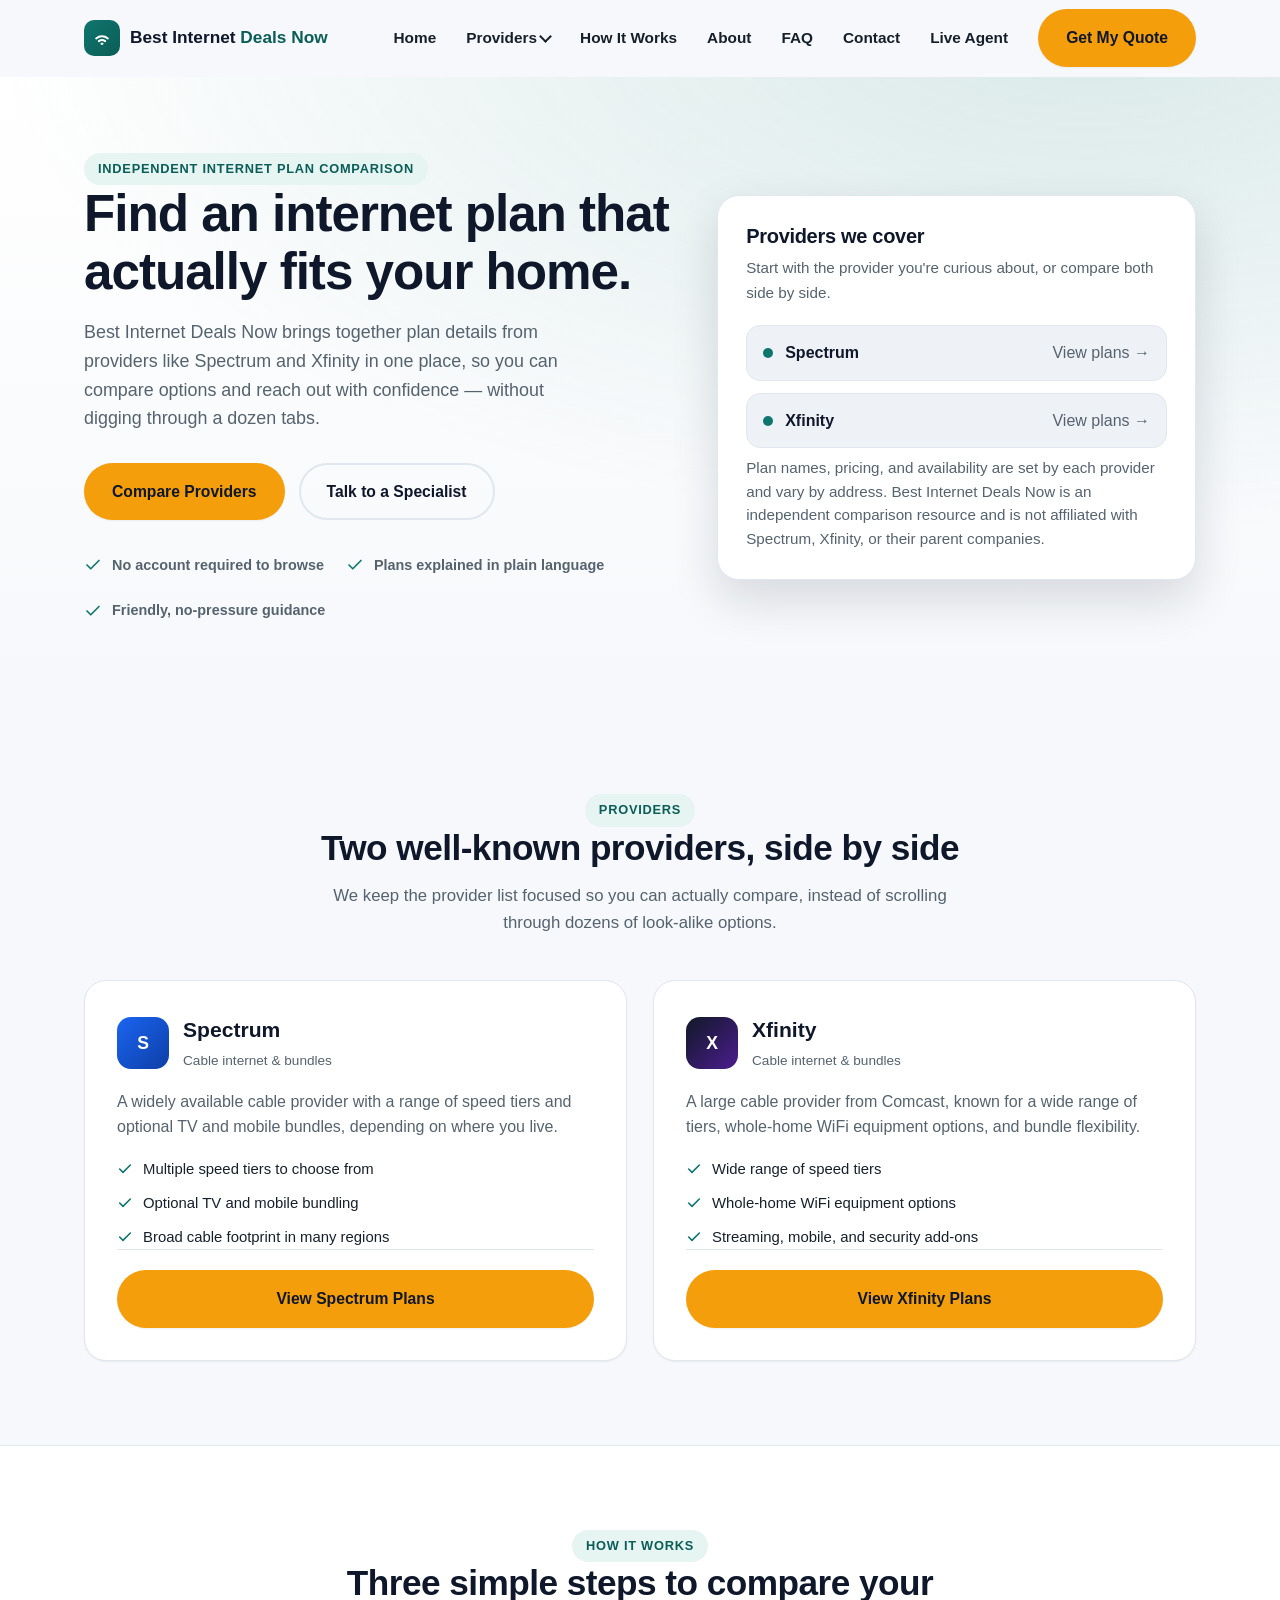
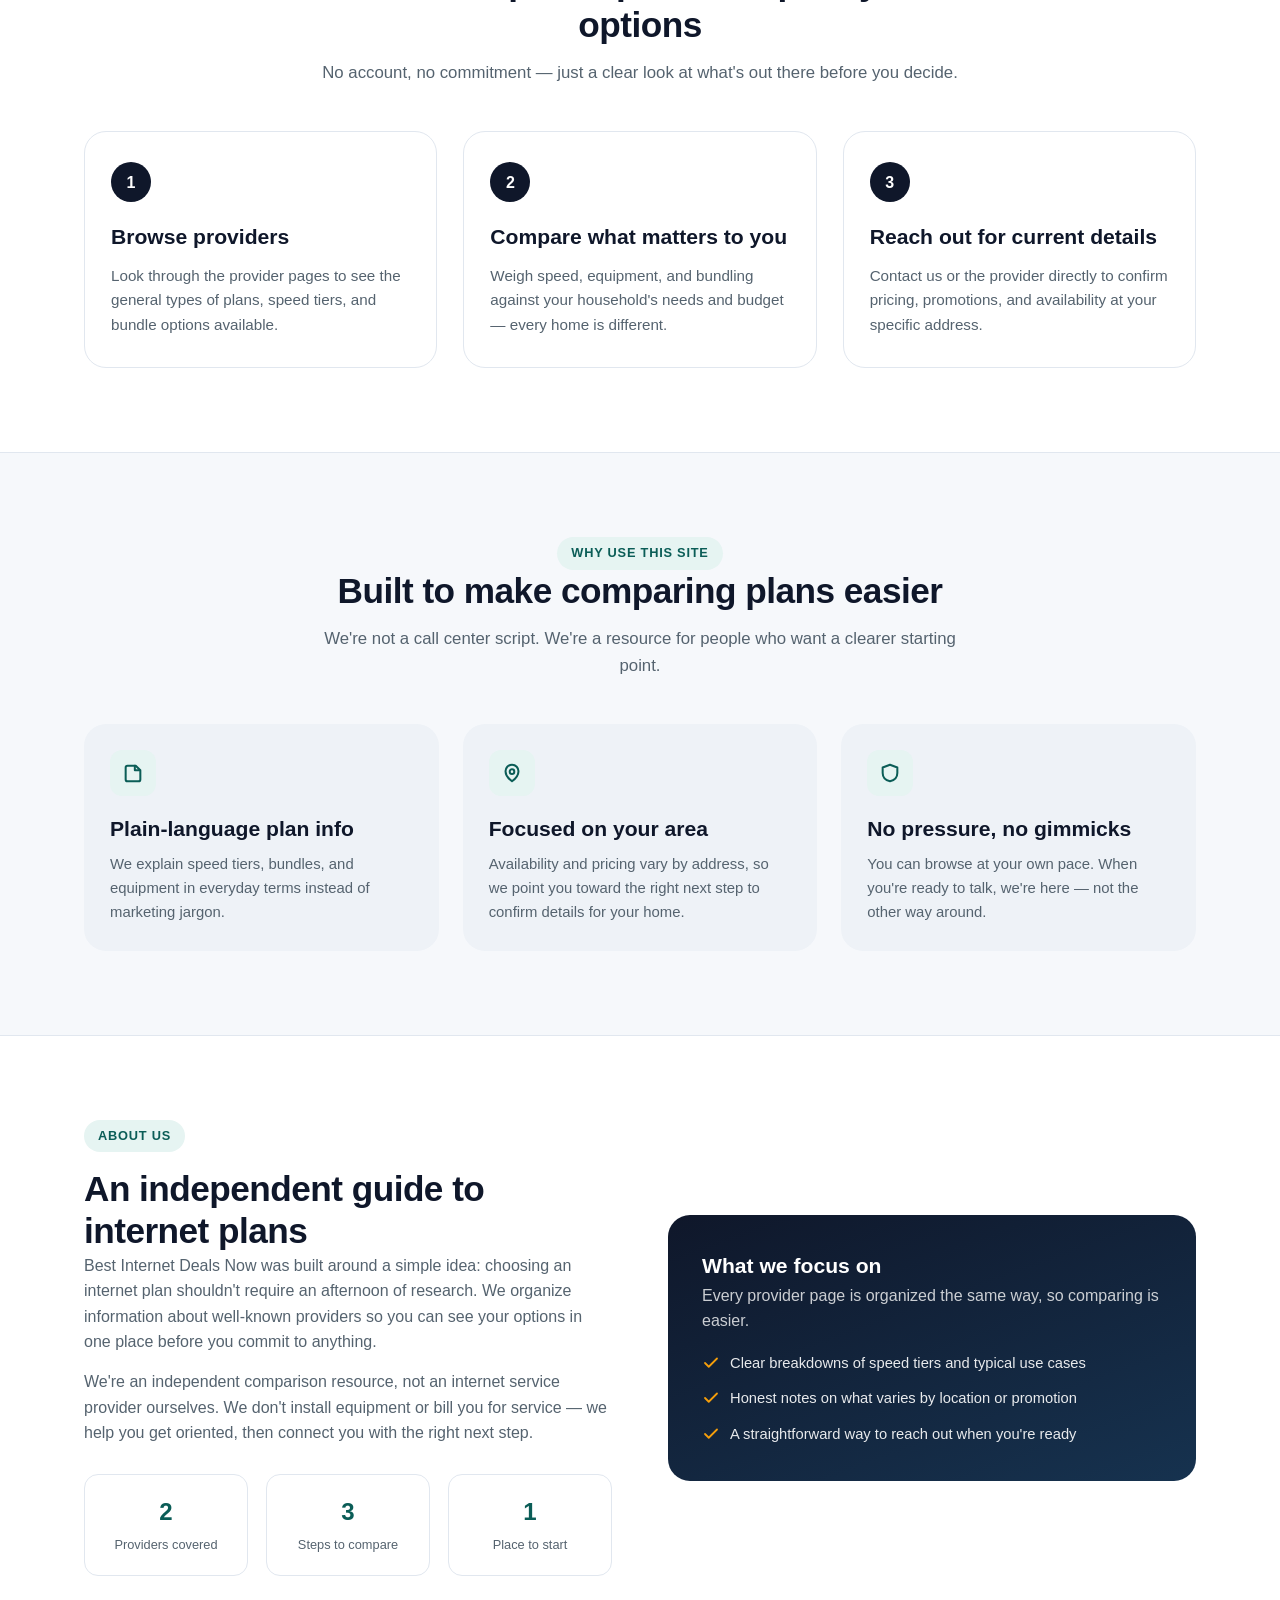
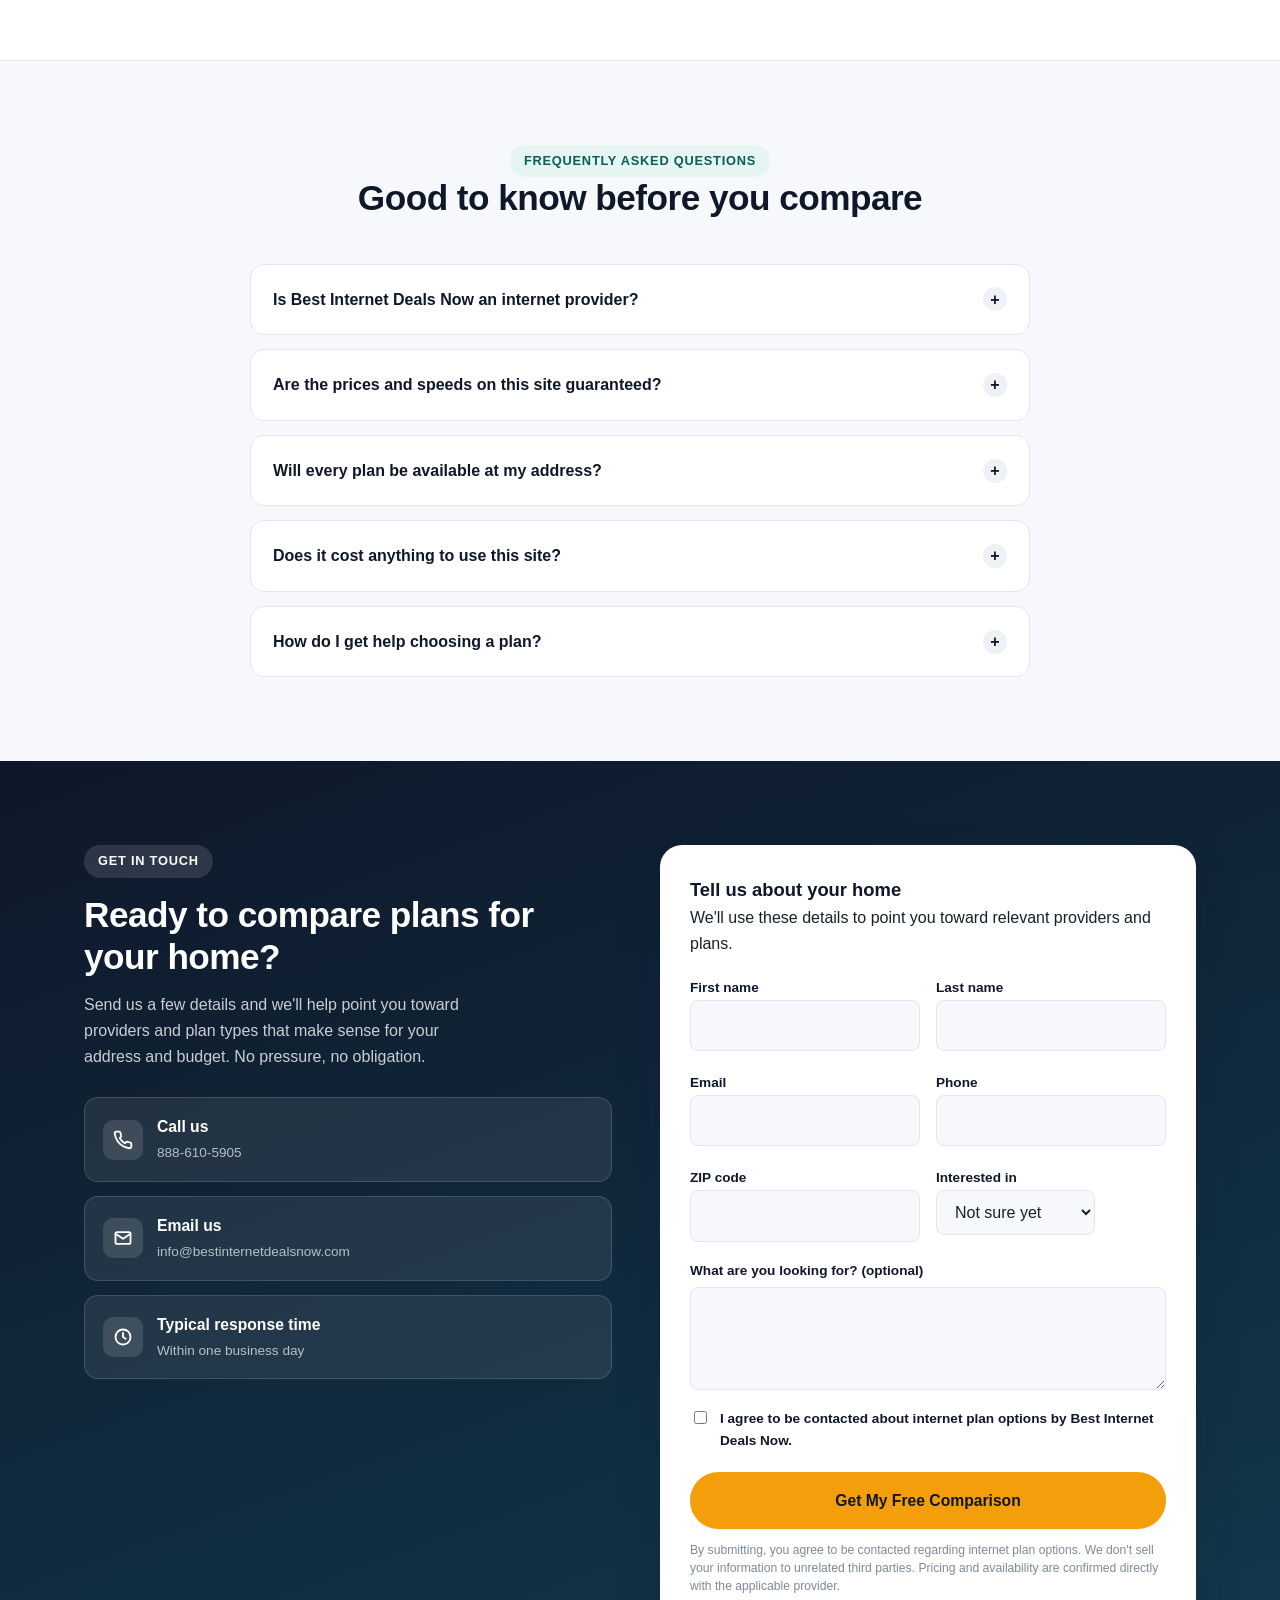
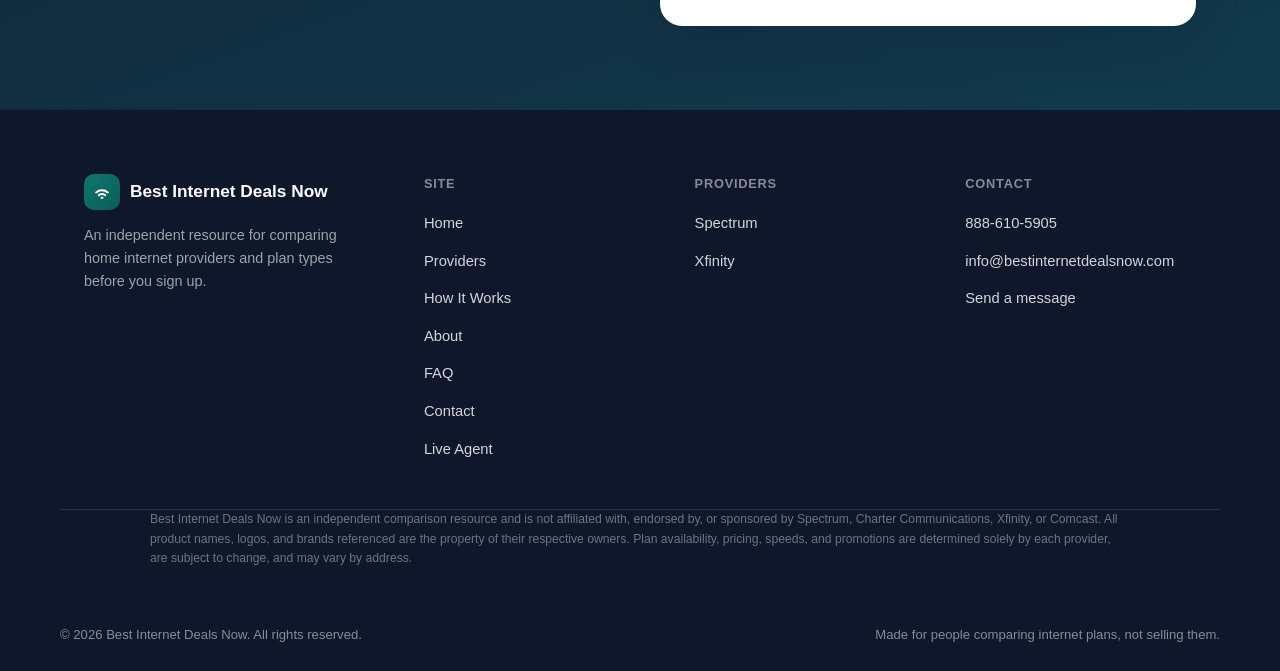
==== commit b3e49502: "Fix mobile horizontal overflow and switch call CTAs to toll-free number - Clip the closed off-canvas" ====
--- a/index.html
+++ b/index.html
@@ -14,8 +14,10 @@
 <meta property="og:url" content="https://www.bestinternetdealsnow.com/" />
 <meta name="twitter:card" content="summary" />
 
+<link rel="icon" href="images/favicon.ico" sizes="any" />
 <link rel="icon" type="image/svg+xml" href="images/favicon.svg" />
-<link rel="stylesheet" href="css/styles.css" />
+<link rel="apple-touch-icon" href="images/apple-touch-icon.png" />
+<link rel="stylesheet" href="css/styles.css?v=97124d01" />
 </head>
 <body>
 <a class="skip-link" href="#main">Skip to main content</a>
@@ -49,7 +51,7 @@
         <li><a href="index.html#contact">Contact</a></li>
         <li><a href="live-agent.html">Live Agent</a></li>
       </ul>
-      <a href="tel:0000000000" class="btn btn-primary nav-cta">Get My Quote</a>
+      <a href="tel:+18886105905" class="btn btn-primary nav-cta">Get My Quote</a>
     </nav>
   </div>
 </header>
@@ -65,7 +67,7 @@
         <p class="lede">Best Internet Deals Now brings together plan details from providers like Spectrum and Xfinity in one place, so you can compare options and reach out with confidence — without digging through a dozen tabs.</p>
         <div class="hero-actions">
           <a href="index.html#providers" class="btn btn-primary">Compare Providers</a>
-          <a href="tel:0000000000" class="btn btn-outline">Talk to a Specialist</a>
+          <a href="tel:+18886105905" class="btn btn-outline">Talk to a Specialist</a>
         </div>
         <div class="hero-trust">
           <span class="trust-item">
@@ -312,7 +314,7 @@
             </span>
             <div>
               <strong>Call us</strong>
-              <span><a href="tel:0000000000" style="color:inherit;">0000000000</a></span>
+              <span><a href="tel:+18886105905" style="color:inherit;">888-610-5905</a></span>
             </div>
           </div>
           <div class="contact-method">
@@ -442,7 +444,7 @@
     <nav class="footer-col" aria-label="Contact">
       <h4>Contact</h4>
       <ul>
-        <li><a href="tel:0000000000">0000000000</a></li>
+        <li><a href="tel:+18886105905">888-610-5905</a></li>
         <li><a href="mailto:info@bestinternetdealsnow.com">info@bestinternetdealsnow.com</a></li>
         <li><a href="index.html#contact">Send a message</a></li>
       </ul>
@@ -459,9 +461,9 @@
 
 <div class="mobile-call-bar">
   <svg width="18" height="18" viewBox="0 0 24 24" fill="none" stroke="currentColor" stroke-width="2.2" stroke-linecap="round" stroke-linejoin="round"><path d="M22 16.9v3a2 2 0 0 1-2.2 2 19.8 19.8 0 0 1-8.6-3.1 19.5 19.5 0 0 1-6-6 19.8 19.8 0 0 1-3.1-8.6A2 2 0 0 1 4.1 2h3a2 2 0 0 1 2 1.7c.1.9.3 1.8.6 2.7a2 2 0 0 1-.4 2.1L8.1 9.7a16 16 0 0 0 6.2 6.2l1.2-1.2a2 2 0 0 1 2.1-.4c.9.3 1.8.5 2.7.6a2 2 0 0 1 1.7 2Z"/></svg>
-  <a href="tel:0000000000" style="color:inherit;">Call 0000000000</a>
+  <a href="tel:+18886105905" style="color:inherit;">Call 888-610-5905</a>
 </div>
 
-<script src="js/main.js"></script>
+<script src="js/main.js?v=97124d01"></script>
 </body>
 </html>
--- a/css/styles.css
+++ b/css/styles.css
@@ -1380,8 +1380,37 @@
     --header-height: 68px;
   }
 
+  /* #primary-nav is position:fixed with left:0/right:0 (viewport width),
+     then translateX(100%) to sit off-canvas when closed. That still
+     extends the box past the viewport's right edge, and Chromium counts
+     it in the document's scrollable width even though it's fixed and
+     off-screen — producing a phantom horizontal scrollbar and a blank
+     strip on the right at every mobile size. Clip it here, scoped to the
+     only breakpoint where #primary-nav uses this off-canvas transform. */
+  html {
+    overflow-x: hidden;
+  }
+
   .nav-toggle {
     display: flex;
+  }
+
+  /* backdrop-filter on .site-header creates a new containing block for
+     position:fixed descendants, which traps #primary-nav's fixed panel
+     inside the header's own box instead of the viewport. Suspend the
+     filter only while the mobile panel is open so it renders correctly.
+     Driven by body.nav-open (already toggled by js/main.js) instead of
+     :has() so it works in every browser, not just ones supporting :has(). */
+  body.nav-open .site-header {
+    backdrop-filter: none;
+  }
+
+  /* overscroll-behavior:contain on #primary-nav is not reliably honored by
+     WebKit/Safari once the panel hits its own scroll limit, letting the
+     scroll gesture chain through to the page behind it. Lock body scroll
+     outright while the mobile menu is open so that can never happen. */
+  body.nav-open {
+    overflow: hidden;
   }
 
   .primary-nav {
@@ -1392,7 +1421,10 @@
     align-items: stretch;
     justify-content: flex-start;
     padding: 24px;
+    padding-bottom: calc(24px + env(safe-area-inset-bottom));
     overflow-y: auto;
+    overscroll-behavior: contain;
+    -webkit-overflow-scrolling: touch;
     transform: translateX(100%);
     transition: transform 0.25s ease;
   }
